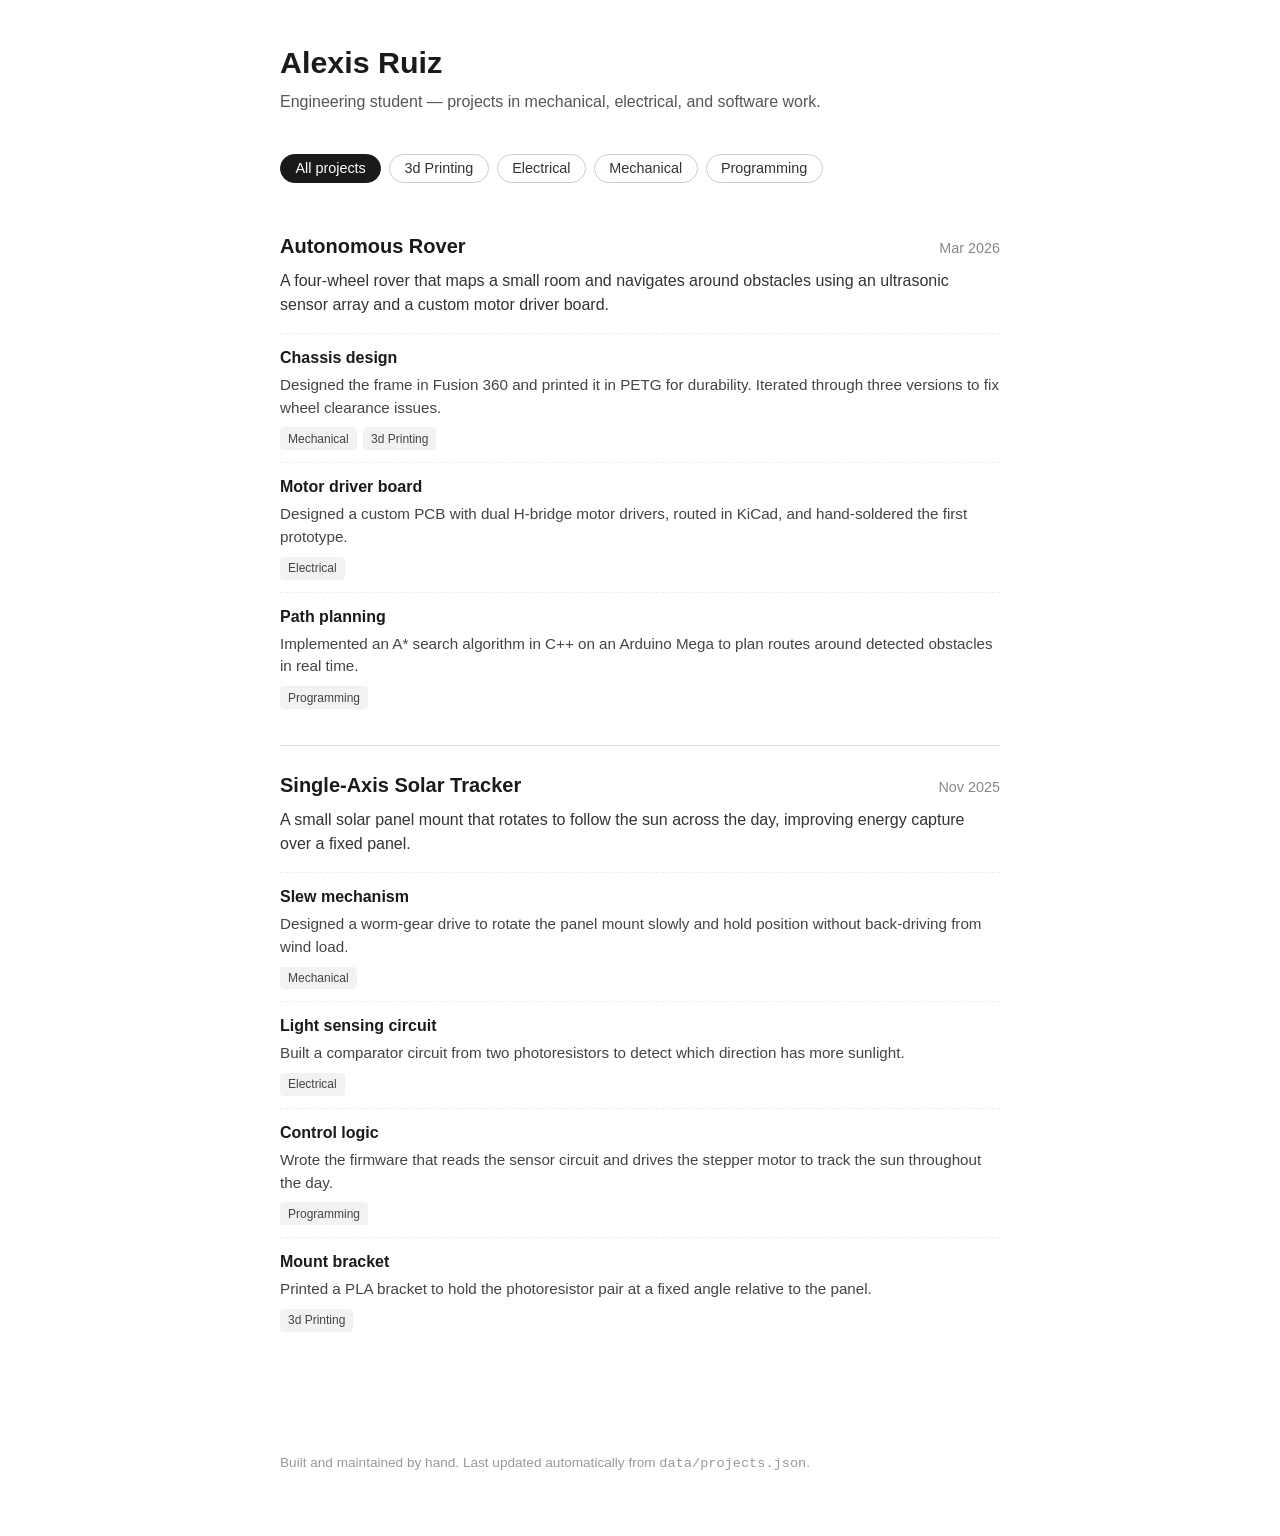
==== index.html @ 5c3468b7 "basic struct" ====
<!DOCTYPE html>
<html lang="en">
<head>
  <meta charset="UTF-8">
  <meta name="viewport" content="width=device-width, initial-scale=1.0">
  <title>My Engineering Portfolio</title>
  <link rel="stylesheet" href="style.css">
</head>
<body>

  <header class="site-header">
    <h1>Alexis Ruiz</h1>
    <p class="subtitle">Engineering student &mdash; projects in mechanical, electrical, and software work.</p>
  </header>

  <nav id="tag-nav" class="tag-nav">
    <!-- Tag buttons are generated by script.js -->
  </nav>

  <main id="app">
    <!-- Project list is rendered here by script.js -->
    <p class="loading">Loading projects&hellip;</p>
  </main>

  <footer class="site-footer">
    <p>Built and maintained by hand. Last updated automatically from <code>data/projects.json</code>.</p>
  </footer>

  <script src="script.js"></script>
</body>
</html>
---- style.css ----
/* ---------- Basic setup ---------- */
* {
  box-sizing: border-box;
}

body {
  margin: 0;
  font-family: -apple-system, "Segoe UI", Roboto, Helvetica, Arial, sans-serif;
  color: #1a1a1a;
  background: #ffffff;
  line-height: 1.5;
}

main, header, footer {
  max-width: 760px;
  margin: 0 auto;
  padding: 0 1.25rem;
}

/* ---------- Header ---------- */
.site-header {
  padding-top: 2.5rem;
  padding-bottom: 1rem;
}

.site-header h1 {
  margin: 0 0 0.25rem 0;
  font-size: 1.9rem;
}

.subtitle {
  margin: 0;
  color: #555;
}

/* ---------- Tag nav ---------- */
.tag-nav {
  max-width: 760px;
  margin: 1.5rem auto 0 auto;
  padding: 0 1.25rem;
  display: flex;
  flex-wrap: wrap;
  gap: 0.5rem;
}

.tag-button {
  border: 1px solid #ccc;
  background: #fff;
  border-radius: 999px;
  padding: 0.35rem 0.9rem;
  font-size: 0.9rem;
  cursor: pointer;
  color: #333;
}

.tag-button:hover {
  border-color: #888;
}

.tag-button.active {
  background: #1a1a1a;
  color: #fff;
  border-color: #1a1a1a;
}

/* ---------- Project cards ---------- */
#app {
  padding-top: 1.5rem;
  padding-bottom: 3rem;
}

.project {
  border-top: 1px solid #e2e2e2;
  padding: 1.5rem 0;
}

.project:first-child {
  border-top: none;
}

.project-header {
  display: flex;
  justify-content: space-between;
  align-items: baseline;
  gap: 1rem;
  flex-wrap: wrap;
}

.project-title {
  margin: 0;
  font-size: 1.25rem;
}

.project-date {
  color: #888;
  font-size: 0.9rem;
  white-space: nowrap;
}

.project-summary {
  margin: 0.5rem 0 1rem 0;
  color: #333;
}

/* ---------- Subsections ---------- */
.subsection {
  padding: 0.75rem 0;
  border-top: 1px dashed #eee;
}

.subsection:first-of-type {
  border-top: none;
}

.subsection-title {
  margin: 0 0 0.25rem 0;
  font-size: 1rem;
}

.subsection-description {
  margin: 0 0 0.5rem 0;
  color: #444;
  font-size: 0.95rem;
}

.tag-badges {
  display: flex;
  flex-wrap: wrap;
  gap: 0.4rem;
}

.tag-badge {
  font-size: 0.75rem;
  background: #f2f2f2;
  border-radius: 4px;
  padding: 0.15rem 0.5rem;
  color: #444;
}

/* ---------- Misc ---------- */
.loading, .empty-state {
  color: #888;
}

.site-footer {
  padding: 1.5rem 1.25rem 3rem 1.25rem;
  color: #999;
  font-size: 0.85rem;
}
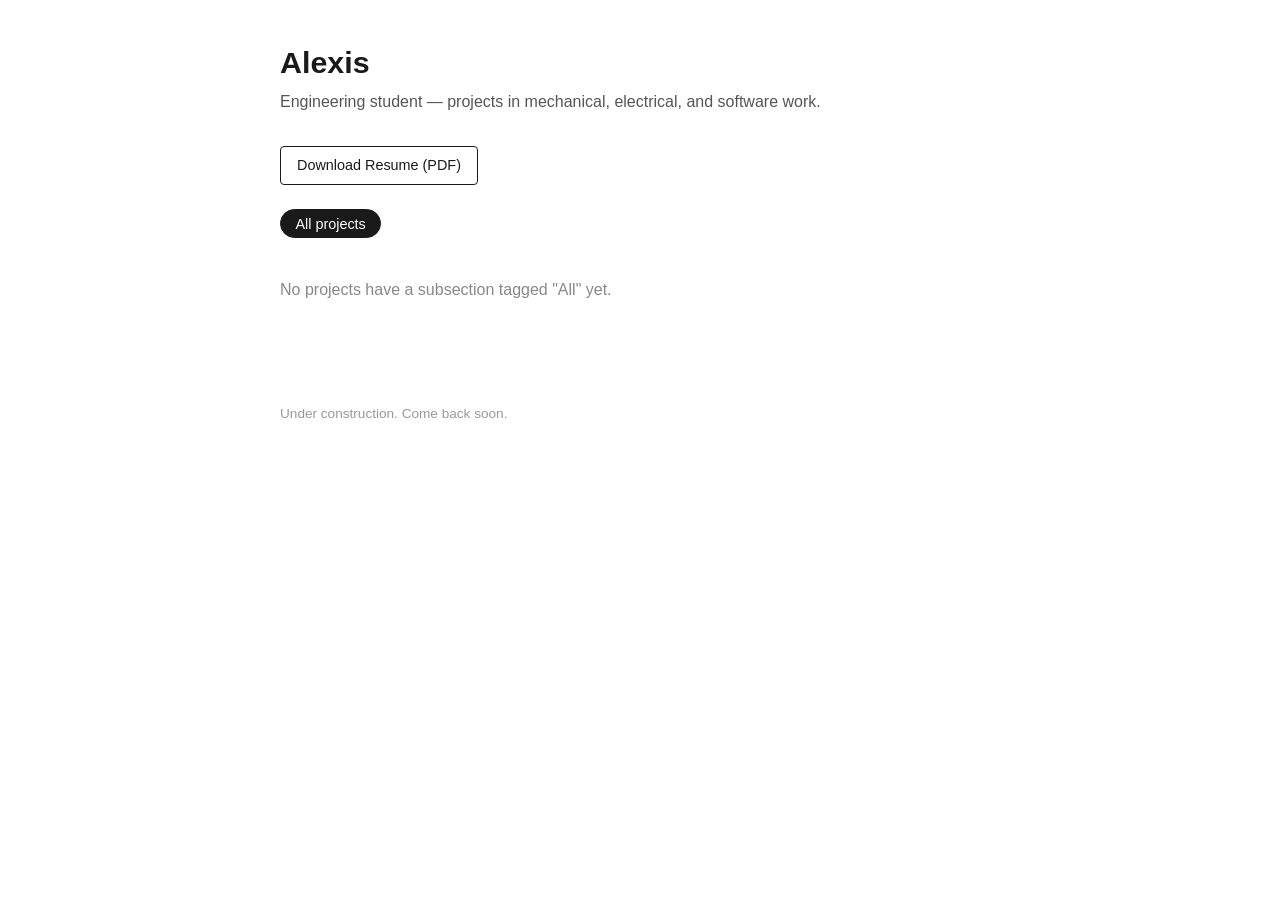
==== commit b3b2be0a: "Outline and functionality better, just unhide projects soon" ====
--- a/index.html
+++ b/index.html
@@ -9,9 +9,13 @@
 <body>
 
   <header class="site-header">
-    <h1>Alexis Ruiz</h1>
+    <h1>Alexis</h1>
     <p class="subtitle">Engineering student &mdash; projects in mechanical, electrical, and software work.</p>
   </header>
+
+  <div class="resume-download">
+    <a class="resume-button" href="resume.pdf" download>Download Resume (PDF)</a>
+  </div>
 
   <nav id="tag-nav" class="tag-nav">
     <!-- Tag buttons are generated by script.js -->
@@ -23,9 +27,10 @@
   </main>
 
   <footer class="site-footer">
-    <p>Built and maintained by hand. Last updated automatically from <code>data/projects.json</code>.</p>
+    <p>Under construction. Come back soon.</p>
   </footer>
 
+  <script src="common.js"></script>
   <script src="script.js"></script>
 </body>
 </html>
--- a/style.css
+++ b/style.css
@@ -31,6 +31,28 @@
 .subtitle {
   margin: 0;
   color: #555;
+}
+
+/* ---------- Resume download ---------- */
+.resume-download {
+  max-width: 760px;
+  margin: 1rem auto 0 auto;
+  padding: 0 1.25rem;
+}
+
+.resume-button {
+  display: inline-block;
+  border: 1px solid #1a1a1a;
+  border-radius: 4px;
+  padding: 0.5rem 1rem;
+  font-size: 0.9rem;
+  color: #1a1a1a;
+  text-decoration: none;
+}
+
+.resume-button:hover {
+  background: #1a1a1a;
+  color: #fff;
 }
 
 /* ---------- Tag nav ---------- */
@@ -70,12 +92,14 @@
 }
 
 .project {
-  border-top: 1px solid #e2e2e2;
-  padding: 1.5rem 0;
+  border: 1px solid #e2e2e2;
+  border-radius: 8px;
+  padding: 1.5rem;
+  margin-top: 1.25rem;
 }
 
 .project:first-child {
-  border-top: none;
+  margin-top: 0;
 }
 
 .project-header {
@@ -91,6 +115,24 @@
   font-size: 1.25rem;
 }
 
+.project-title a {
+  color: inherit;
+  text-decoration: none;
+}
+
+.project-title a:hover {
+  text-decoration: underline;
+}
+
+.project-thumb {
+  display: block;
+  width: 100%;
+  max-height: 260px;
+  object-fit: cover;
+  border-radius: 4px;
+  margin-bottom: 1rem;
+}
+
 .project-date {
   color: #888;
   font-size: 0.9rem;
@@ -105,7 +147,7 @@
 /* ---------- Subsections ---------- */
 .subsection {
   padding: 0.75rem 0;
-  border-top: 1px dashed #eee;
+  border-top: 1px solid #eee;
 }
 
 .subsection:first-of-type {
@@ -137,6 +179,40 @@
   color: #444;
 }
 
+/* ---------- Project detail page ---------- */
+.back-link {
+  display: inline-block;
+  color: #555;
+  text-decoration: none;
+  font-size: 0.9rem;
+}
+
+.back-link:hover {
+  text-decoration: underline;
+}
+
+.project-detail-image {
+  display: block;
+  width: 100%;
+  max-height: 400px;
+  object-fit: cover;
+  border-radius: 6px;
+  margin-bottom: 1.5rem;
+}
+
+.project-details p {
+  margin: 0 0 1rem 0;
+  color: #333;
+}
+
+.subsections-heading {
+  font-size: 1rem;
+  color: #888;
+  margin: 2rem 0 0.5rem 0;
+  border-top: 1px solid #e2e2e2;
+  padding-top: 1.5rem;
+}
+
 /* ---------- Misc ---------- */
 .loading, .empty-state {
   color: #888;
